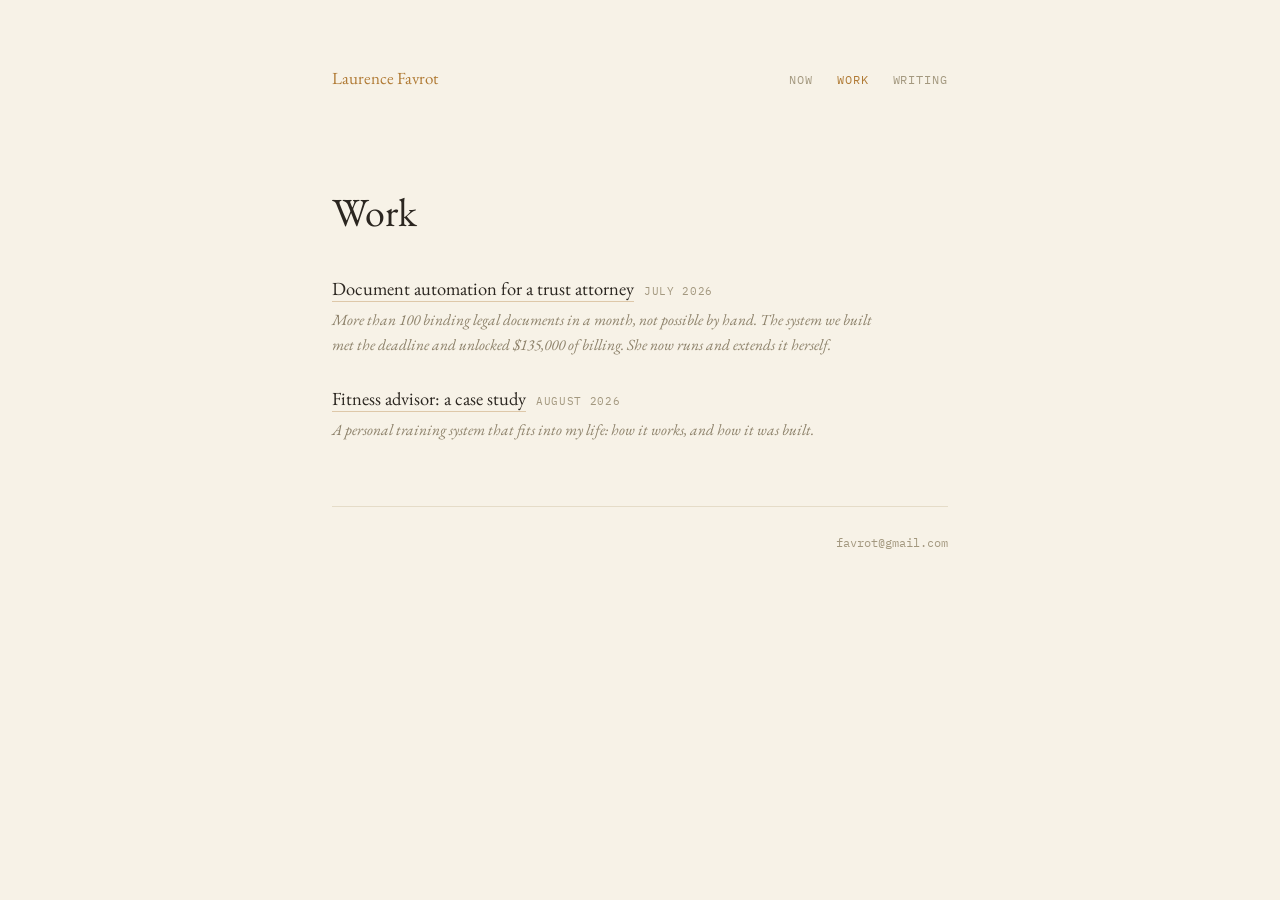
==== work/index.html @ 6af872ee "Site round two: Work index, homepage exits, map additions, sharing furniture Work/ index puts both c" ====
<!DOCTYPE html>
<html lang="en">
<head>
<meta charset="utf-8">
<meta name="viewport" content="width=device-width, initial-scale=1">
<title>Work · Laurence Favrot</title>
<meta name="description" content="Systems I have built: document automation for a trust attorney, and a personal fitness advisor.">
<meta property="og:title" content="Work · Laurence Favrot">
<meta property="og:description" content="Systems I have built: document automation for a trust attorney, and a personal fitness advisor.">
<meta property="og:type" content="article">
<meta property="og:url" content="https://laurencefavrot.com/work/">
<meta property="og:site_name" content="Laurence Favrot">
<meta property="og:image" content="https://laurencefavrot.com/og-image.png">
<meta property="og:image:width" content="1200">
<meta property="og:image:height" content="630">
<meta property="og:image:type" content="image/png">
<meta property="og:image:alt" content="Laurence Favrot — I'm building systems that consider the whole person.">
<meta name="twitter:card" content="summary_large_image">
<meta name="twitter:image" content="https://laurencefavrot.com/og-image.png">
<meta name="twitter:image:alt" content="Laurence Favrot — I'm building systems that consider the whole person.">
<link rel="canonical" href="https://laurencefavrot.com/work/">
<link rel="icon" href="/favicon.svg" type="image/svg+xml">
<link rel="icon" href="/favicon-32.png" type="image/png" sizes="32x32">
<link rel="apple-touch-icon" href="/apple-touch-icon.png">
<meta name="theme-color" content="#1e1c19">
<link rel="preconnect" href="https://fonts.googleapis.com">
<link rel="preconnect" href="https://fonts.gstatic.com" crossorigin>
<link href="https://fonts.googleapis.com/css2?family=EB+Garamond:ital,wght@0,400;0,500;1,400&family=IBM+Plex+Mono:wght@400;500&display=swap" rel="stylesheet">
<link rel="stylesheet" href="../style.css">
</head>
<body class="paper">
<main>
<nav>
<a class="name" href="../index.html">Laurence Favrot</a>
<div class="links">
<a href="../now.html">Now</a>
<a href="../work/" aria-current="page">Work</a>
<a href="../writing.html">Writing</a>
</div>
</nav>
<h1>Work</h1>
<div class="wrow"><p class="wt"><a href="trust-document-automation.html">Document automation for a trust attorney</a><span class="wd">July 2026</span></p><p class="wn">More than 100 binding legal documents in a month, not possible by hand. The system we built met the deadline and unlocked $135,000 of billing. She now runs and extends it herself.</p></div>
<div class="wrow"><p class="wt"><a href="../writing/fitness-advisor.html">Fitness advisor: a case study</a><span class="wd">August 2026</span></p><p class="wn">A personal training system that fits into my life: how it works, and how it was built.</p></div>
<footer>
<span></span>
<a class="email" href="mailto:favrot@gmail.com">favrot@gmail.com</a>
</footer>
</main>
<script data-goatcounter="https://laurencefavrot.goatcounter.com/count" async src="//gc.zgo.at/count.js"></script>
</body>
</html>
---- style.css ----
/* laurencefavrot.com — Dusk & Paper */
:root{
  --dusk:#1e1c19; --dusk-line:#35322c;
  --ink-on-dusk:#e8e2d6; --muted-on-dusk:#b8b1a2; --faint-on-dusk:#8f887a;
  --amber:#d9a05b; --amber-dim:rgba(217,160,91,.4);
  --paper:#f7f2e7; --paper-line:#e5dcc8;
  --ink:#2b2620; --body:#453e35; --faint:#a3987f; --faint-italic:#8c8069;
  --amber-paper:#b07a34; --amber-paper-dim:rgba(176,122,52,.35);
  --serif:'EB Garamond',Georgia,serif;
  --mono:'IBM Plex Mono',ui-monospace,Menlo,monospace;
}
*{box-sizing:border-box}
body{margin:0;font-family:var(--serif);font-size:18.5px;line-height:1.66;
  display:flex;justify-content:center;min-height:100vh}
main{width:min(680px,100%);padding:clamp(28px,6vw,64px) clamp(20px,5vw,32px) clamp(48px,8vw,88px)}
body.dark{background:var(--dusk);color:var(--ink-on-dusk)}
body.paper{background:var(--paper);color:var(--ink)}
body.wide main{width:min(760px,100%)}
::selection{background:var(--amber-dim)}
/* nav */
nav{display:flex;justify-content:space-between;align-items:baseline;gap:16px;flex-wrap:wrap;margin-bottom:clamp(56px,10vw,96px)}
nav .name{font-size:17px;text-decoration:none;color:inherit}
nav .links{display:flex;gap:24px;font-family:var(--mono);font-size:11.5px;letter-spacing:.08em;text-transform:uppercase}
.dark nav .links a{color:var(--faint-on-dusk);text-decoration:none}
.dark nav .links a:hover,.dark nav .links a[aria-current]{color:var(--ink-on-dusk)}
.paper nav .links a{color:var(--faint);text-decoration:none}
.paper nav .links a:hover{color:var(--ink)}
.paper nav .links a[aria-current]{color:var(--amber-paper)}
/* type */
h1{font-size:clamp(30px,5.5vw,40px);font-weight:400;line-height:1.24;margin:0 0 36px;max-width:600px}
.dark h1{margin-bottom:44px;max-width:540px}
.accent{color:var(--amber);font-style:italic}
p{margin:0 0 24px;max-width:540px}
.dark p{color:var(--muted-on-dusk)}
.paper p{color:var(--body)}
p:last-child{margin-bottom:0}
.kicker{font-family:var(--mono);font-size:11px;letter-spacing:.08em;text-transform:uppercase;color:var(--faint);margin:0 0 14px}
h2{font-family:var(--mono);font-size:15px;font-weight:500;letter-spacing:.08em;text-transform:uppercase;color:var(--amber-paper);margin:0 0 16px}
.lede{font-size:19.5px;line-height:1.6;color:var(--ink);margin-bottom:40px}
.lede strong{font-weight:500}
section{margin-bottom:40px}
section:last-child{margin-bottom:0}
ul,ol{margin:0;padding-left:22px;display:flex;flex-direction:column;gap:14px;max-width:540px;color:var(--body)}
ol{margin-bottom:24px}
ul strong,ol strong,.paper p strong{font-weight:500;color:var(--ink)}
/* links in text */
.dark a{color:var(--amber)}
.paper a{color:var(--amber-paper)}
p a,li a{text-decoration:none;border-bottom:1px solid var(--amber-paper-dim)}
.dark p a{border-bottom-color:var(--amber-dim)}
p a:hover,li a:hover{border-bottom-color:currentColor}
em{font-style:italic}
/* "keep reading" pointer */
.more{font-family:var(--mono);font-size:11.5px;letter-spacing:.08em;text-transform:uppercase;margin-top:-6px}
.more a{text-decoration:none;border:none;color:var(--amber)}
.paper .more a{color:var(--amber-paper)}
.more a:hover{color:var(--ink-on-dusk)}
.paper .more a:hover{color:var(--ink)}
/* case-study margin notes */
.with-aside{display:flex;flex-wrap:wrap;gap:40px;align-items:flex-start}
.with-aside>.main{flex:1 1 420px;min-width:0}
aside{flex:1 1 170px;max-width:220px;border-left:1px solid var(--paper-line);padding-left:20px;
  display:flex;flex-direction:column;gap:24px;font-style:italic;color:var(--faint-italic);font-size:14px;line-height:1.55}
aside .label{font-family:var(--mono);font-style:normal;font-size:10px;letter-spacing:.08em;text-transform:uppercase;color:var(--amber-paper);margin:0 0 4px}
aside p{margin:0;color:inherit}
/* essay margin notes (float into right gutter; text column stays 540px) */
.note{float:right;clear:right;width:180px;margin:4px -54px 28px 30px;border-left:none;padding-left:0}
@media(max-width:840px){.note{float:none;width:auto;max-width:540px;margin:0 0 24px}}
/* footer */
footer{border-top:1px solid var(--paper-line);margin-top:64px;padding-top:26px;
  display:flex;justify-content:space-between;align-items:baseline;gap:16px;flex-wrap:wrap}
.dark footer{border-top-color:var(--dusk-line)}
footer .bio{font-size:15.5px;font-style:italic;max-width:400px;margin:0;color:var(--faint-italic)}
.dark footer .bio{color:var(--faint-on-dusk)}
footer .email{font-family:var(--mono);font-size:12px;text-decoration:none;border:none;color:var(--faint)}
.dark footer .email{color:var(--muted-on-dusk)}
footer .email:hover{color:var(--amber-paper)}
.dark footer .email:hover{color:var(--amber)}
footer a.bio{text-decoration:none}
footer a.bio:hover{color:var(--ink)}

/* nutshells: piece dek, writing-list rows, map page (added 8/20) */
.dek{font-style:italic;color:var(--faint-italic);margin:0 0 36px;font-size:18px;max-width:560px}
.maplink{font-family:var(--mono);font-size:11px;letter-spacing:.08em;text-transform:uppercase;margin:0 0 34px}
.maplink a{color:var(--amber-paper);text-decoration:none}
.maplink a:hover{color:var(--ink)}
.wrow{margin:0 0 26px}
.wrow p{margin:0}
.wrow .wt a{color:var(--ink);text-decoration:none;border-bottom:1px solid var(--amber-paper-dim)}
.wrow .wt a:hover{color:var(--amber-paper)}
.wrow .wd{font-family:var(--mono);font-size:11px;letter-spacing:.06em;color:var(--faint);text-transform:uppercase;margin-left:10px}
.wrow .wn{font-style:italic;color:var(--faint-italic);font-size:15.5px;max-width:540px;margin-top:2px}
.spine{font-size:19px;color:var(--ink);max-width:600px;margin-bottom:44px}
.node{border:1px solid var(--paper-line);background:#fcf8ee;padding:15px 20px 13px;margin:0 0 12px;max-width:640px}
.node p{max-width:none}
.node .nt{font-size:19px;color:var(--ink);margin:0 0 4px}
.node .nt a{color:var(--ink);text-decoration:none;border-bottom:1px solid var(--amber-paper-dim)}
.node .nt a:hover{color:var(--amber-paper)}
.node .nd{font-size:16px;line-height:1.55;color:var(--body);margin:0 0 8px}
.node .ne{font-family:var(--mono);font-size:10px;letter-spacing:.05em;color:var(--faint);text-transform:uppercase;margin:0}
.chip{font-family:var(--mono);font-size:9.5px;letter-spacing:.1em;text-transform:uppercase;border:1px solid var(--paper-line);color:var(--faint);padding:1.5px 7px;vertical-align:3px;margin-left:6px;white-space:nowrap}
.chip.shipped,.chip.inedit{border-color:var(--amber-paper-dim);color:var(--amber-paper)}

/* mobile diagrams pan instead of shrinking to illegibility (8/21) */
.diagram{overflow-x:auto;-webkit-overflow-scrolling:touch}
@media(max-width:640px){.diagram svg{min-width:560px}}
/* map: sketch cards recede slightly so shipped work anchors the page (8/21) */
.node:not(:has(.chip.shipped)){opacity:.78}
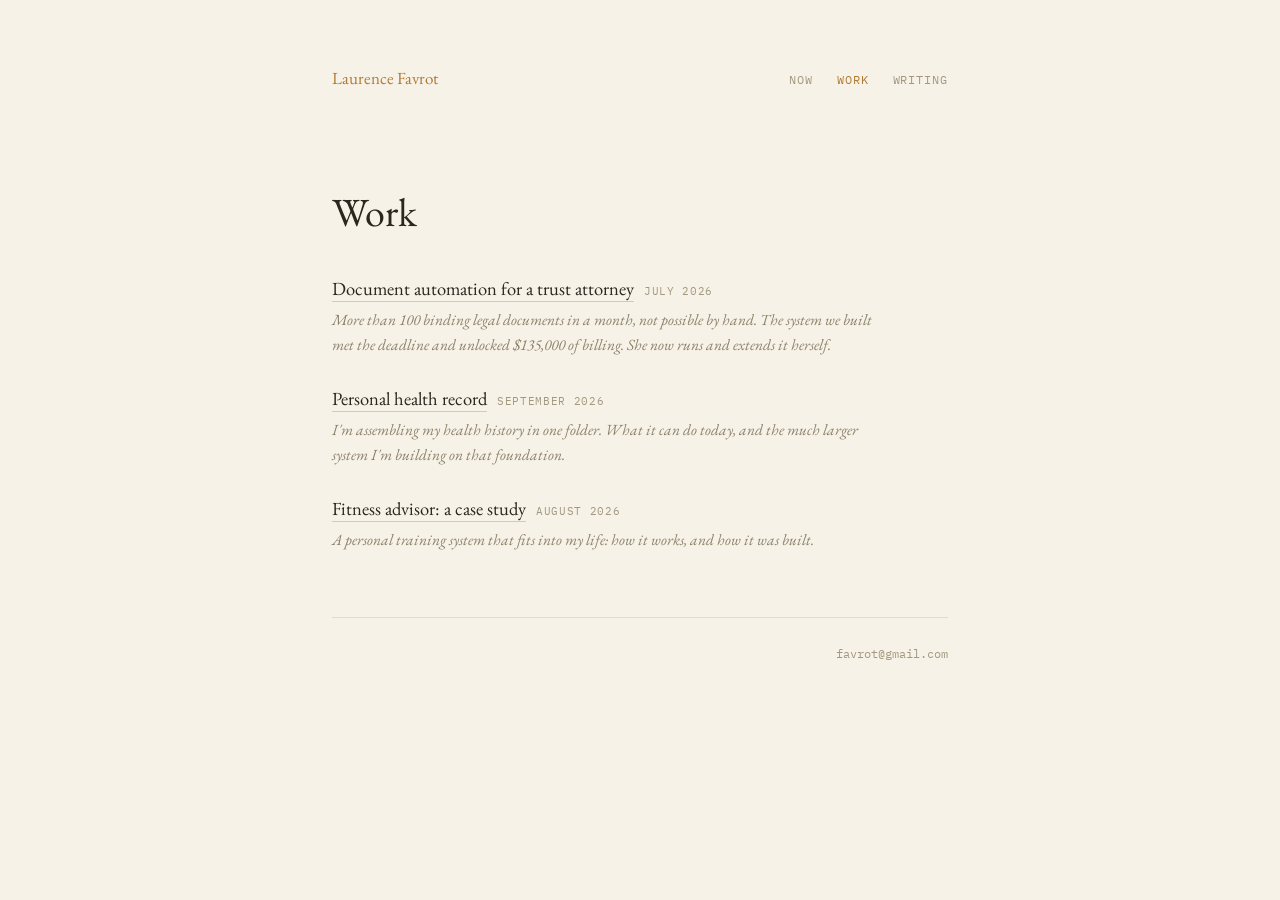
==== commit e1a2c8a9: "Work: list the personal health record Co-Authored-By: Claude Fable 5.1 <noreply@anthropic.com> Claud" ====
--- a/work/index.html
+++ b/work/index.html
@@ -4,9 +4,9 @@
 <meta charset="utf-8">
 <meta name="viewport" content="width=device-width, initial-scale=1">
 <title>Work · Laurence Favrot</title>
-<meta name="description" content="Systems I have built: document automation for a trust attorney, and a personal fitness advisor.">
+<meta name="description" content="Systems I have built: document automation for a trust attorney, a personal fitness advisor, and a personal health record.">
 <meta property="og:title" content="Work · Laurence Favrot">
-<meta property="og:description" content="Systems I have built: document automation for a trust attorney, and a personal fitness advisor.">
+<meta property="og:description" content="Systems I have built: document automation for a trust attorney, a personal fitness advisor, and a personal health record.">
 <meta property="og:type" content="article">
 <meta property="og:url" content="https://laurencefavrot.com/work/">
 <meta property="og:site_name" content="Laurence Favrot">
@@ -40,6 +40,7 @@
 </nav>
 <h1>Work</h1>
 <div class="wrow"><p class="wt"><a href="trust-document-automation.html">Document automation for a trust attorney</a><span class="wd">July 2026</span></p><p class="wn">More than 100 binding legal documents in a month, not possible by hand. The system we built met the deadline and unlocked $135,000 of billing. She now runs and extends it herself.</p></div>
+<div class="wrow"><p class="wt"><a href="../writing/personal-health-record.html">Personal health record</a><span class="wd">September 2026</span></p><p class="wn">I'm assembling my health history in one folder. What it can do today, and the much larger system I'm building on that foundation.</p></div>
 <div class="wrow"><p class="wt"><a href="../writing/fitness-advisor.html">Fitness advisor: a case study</a><span class="wd">August 2026</span></p><p class="wn">A personal training system that fits into my life: how it works, and how it was built.</p></div>
 <footer>
 <span></span>
--- a/style.css
+++ b/style.css
@@ -38,6 +38,8 @@
 h2{font-family:var(--mono);font-size:15px;font-weight:500;letter-spacing:.08em;text-transform:uppercase;color:var(--amber-paper);margin:0 0 16px}
 .lede{font-size:19.5px;line-height:1.6;color:var(--ink);margin-bottom:40px}
 .lede strong{font-weight:500}
+.lede p{color:var(--ink);margin:0 0 18px}
+.lede p:last-child{margin-bottom:0}
 section{margin-bottom:40px}
 section:last-child{margin-bottom:0}
 ul,ol{margin:0;padding-left:22px;display:flex;flex-direction:column;gap:14px;max-width:540px;color:var(--body)}
@@ -106,3 +108,10 @@
 @media(max-width:640px){.diagram svg{min-width:560px}}
 /* map: sketch cards recede slightly so shipped work anchors the page (8/21) */
 .node:not(:has(.chip.shipped)){opacity:.78}
+
+/* quiet invitation link in the dark footer (8/21) */
+.dark footer .bio a{color:var(--muted-on-dusk);text-decoration:none;border-bottom:1px solid var(--amber-dim)}
+.dark footer .bio a:hover{color:var(--ink-on-dusk)}
+
+/* multi-link rows wrap between links, never inside one (8/21) */
+.more a{white-space:nowrap}
